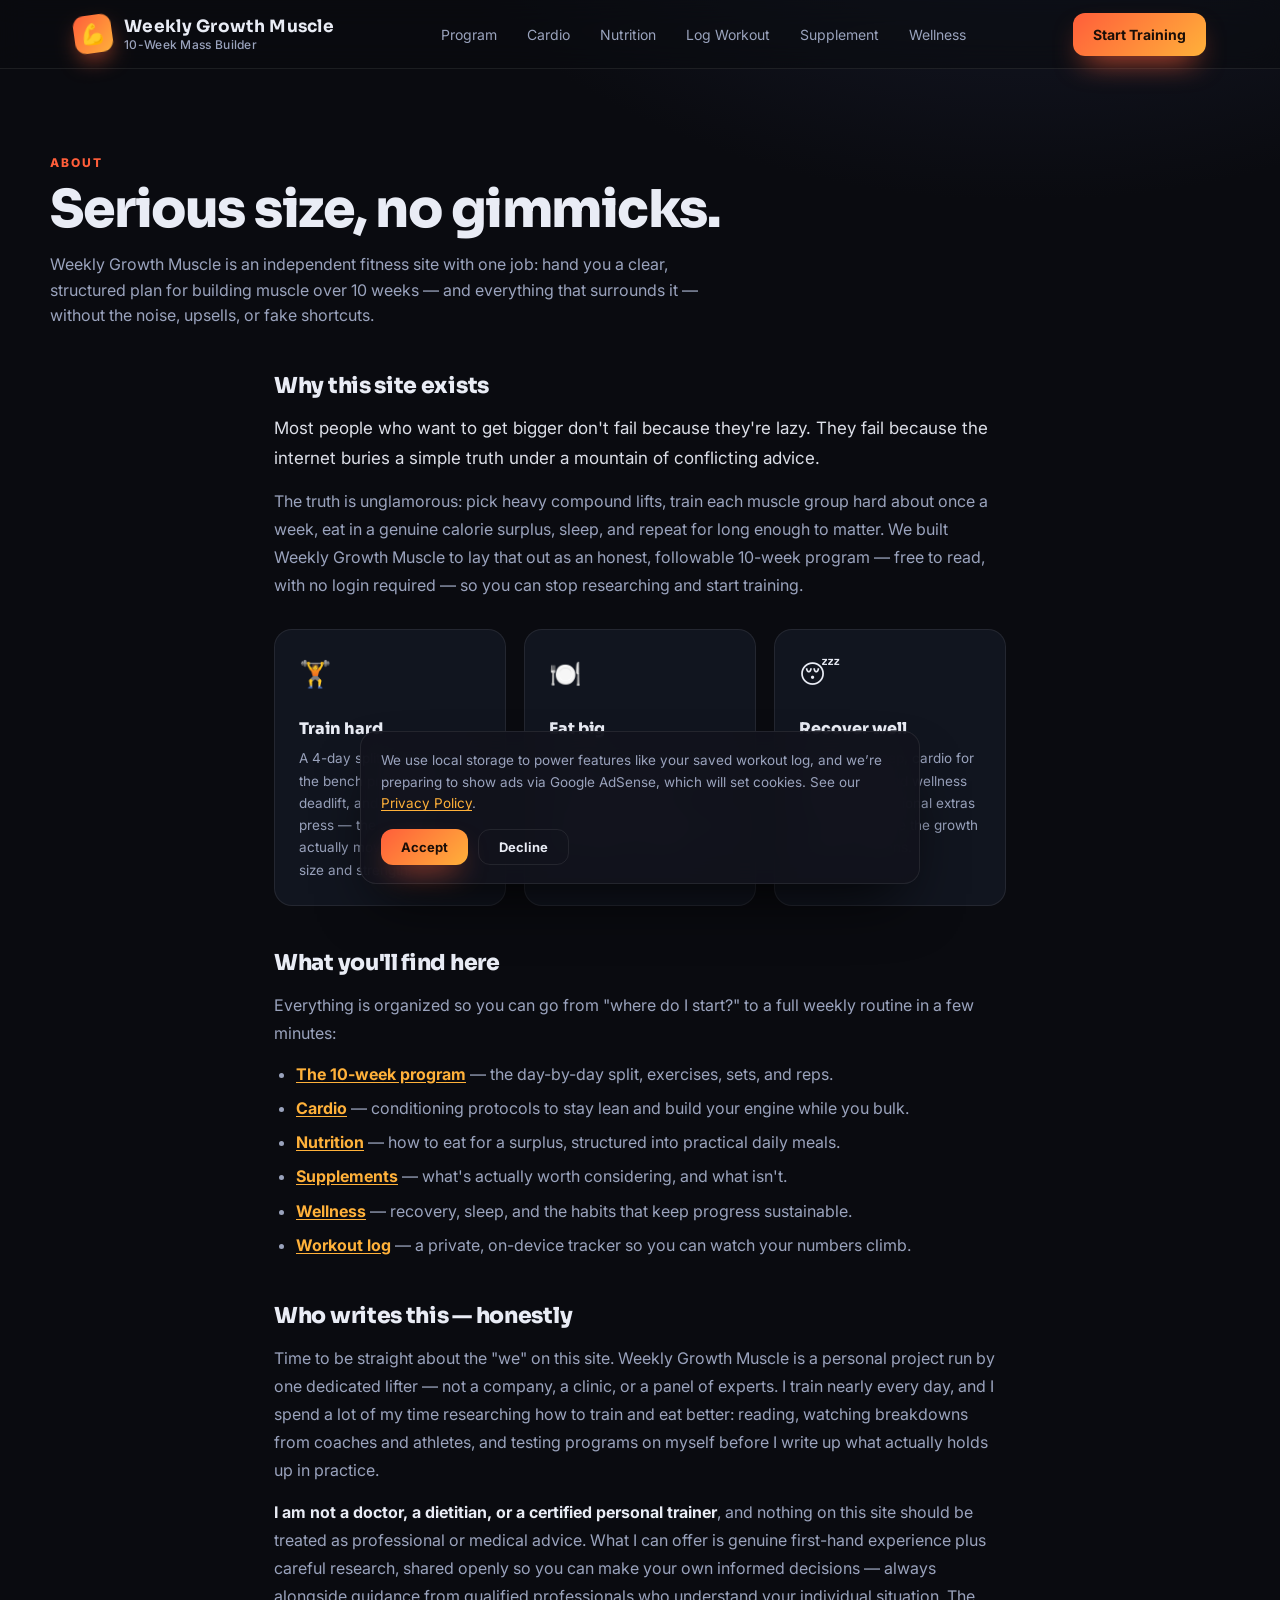
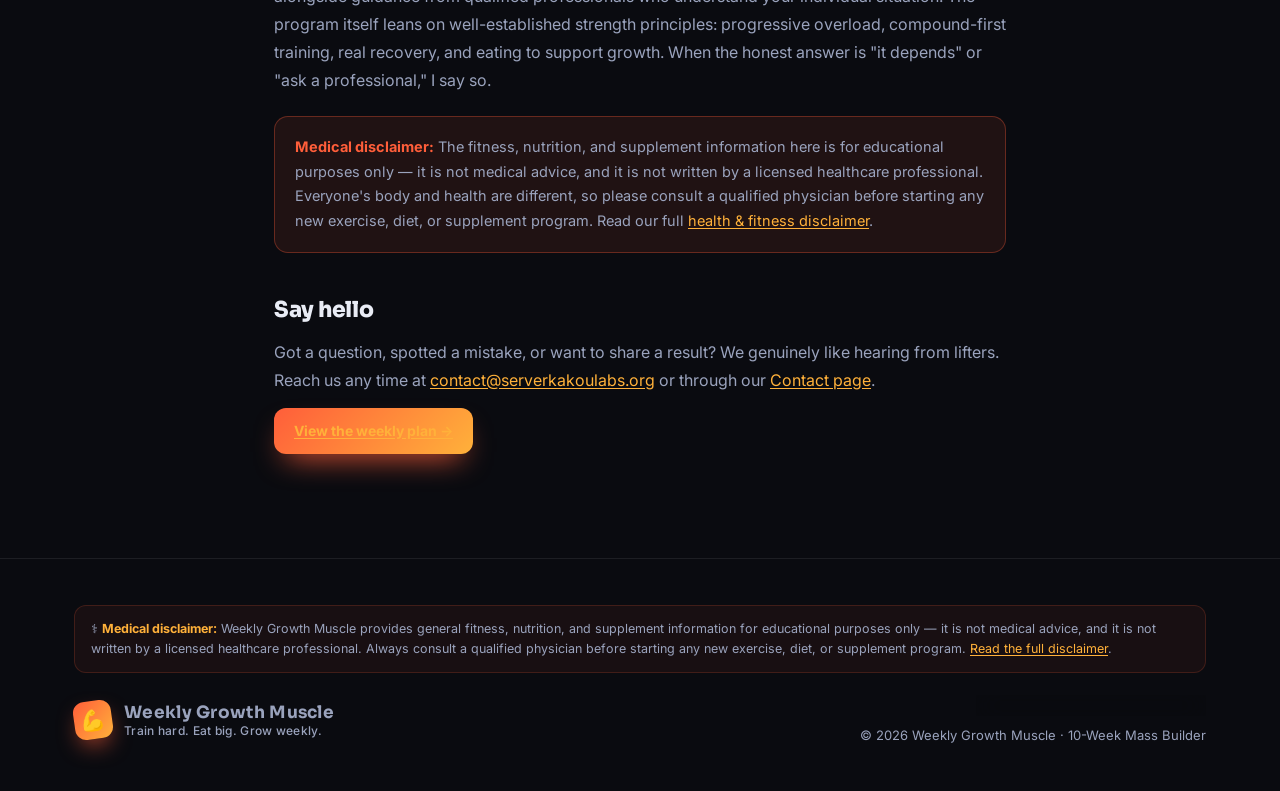
==== about.html @ 2e6a1053 "Initial commit: Weekly Growth Muscle static site 10-week hypertrophy program — static HTML/CSS/JS, n" ====
<!DOCTYPE html>
<html lang="en">
<head>
<meta charset="UTF-8" />
<meta name="viewport" content="width=device-width, initial-scale=1.0" />
<meta name="theme-color" content="#0a0b10" />
<link rel="apple-touch-icon" href="apple-touch-icon.png" />
<meta name="description" content="About Weekly Growth Muscle — an independent site sharing a structured 10-week, 4-day hypertrophy program built on heavy compound lifts, big eating, and real recovery." />
<meta name="robots" content="index, follow" />
<link rel="canonical" href="https://serverkakoulabs.org/about.html" />
<meta property="og:type" content="website" />
<meta property="og:url" content="https://serverkakoulabs.org/about.html" />
<meta property="og:title" content="About — Weekly Growth Muscle" />
<meta property="og:description" content="Who we are and why we built a free, structured 10-week muscle-building program." />
<meta property="og:image" content="https://serverkakoulabs.org/img/hero-banner.jpg" />
<meta name="twitter:card" content="summary_large_image" />
<meta name="twitter:image" content="https://serverkakoulabs.org/img/hero-banner.jpg" />
<title>About — Weekly Growth Muscle</title>
<link rel="stylesheet" href="assets/base.css" />
<link rel="stylesheet" href="assets/pages.css" />
<link rel="icon" href="data:image/svg+xml,%3Csvg xmlns='http://www.w3.org/2000/svg' viewBox='0 0 32 32'%3E%3Crect width='32' height='32' rx='7' fill='%23ff5e3a'/%3E%3Cg fill='%23fff'%3E%3Crect x='6' y='14.5' width='20' height='3' rx='1.5'/%3E%3Crect x='3.5' y='10.5' width='4.5' height='11' rx='1.6'/%3E%3Crect x='24' y='10.5' width='4.5' height='11' rx='1.6'/%3E%3C/g%3E%3C/svg%3E" />
<link rel="preconnect" href="https://fonts.googleapis.com" />
<link rel="preconnect" href="https://fonts.gstatic.com" crossorigin />
<link rel="stylesheet" href="https://fonts.googleapis.com/css2?family=Inter:wght@400;500;600;700;800&amp;family=Sora:wght@600;700;800&amp;display=swap" />
<link rel="stylesheet" href="assets/enhance.css" />
<noscript><style>.reveal{opacity:1!important;transform:none!important}</style></noscript>
</head>
<body>

<nav>
  <div class="wrap nav-in">
    <a class="logo" href="index.html">
      <div class="mark">💪</div>
      <div><b>Weekly Growth Muscle</b><span>10-Week Mass Builder</span></div>
    </a>
    <div class="nav-links" id="navLinks">
      <a href="index.html#about">Program</a>
      <a href="cardio.html">Cardio</a>
      <a href="nutrition.html">Nutrition</a>
      <a href="log.html">Log Workout</a>
      <a href="supplement.html">Supplement</a>
      <a href="wellness.html">Wellness</a>
    </div>
    <a class="btn" href="index.html#plan">Start Training</a>
    <button class="nav-toggle" type="button" aria-label="Toggle navigation menu" aria-expanded="false" aria-controls="navLinks">
      <svg class="menu" viewBox="0 0 24 24" fill="none" stroke="currentColor" stroke-width="2.2" stroke-linecap="round"><path d="M4 7h16M4 12h16M4 17h16"/></svg>
      <svg class="x" viewBox="0 0 24 24" fill="none" stroke="currentColor" stroke-width="2.2" stroke-linecap="round"><path d="M6 6l12 12M18 6L6 18"/></svg>
    </button>
  </div>
</nav>

<header class="wrap page-head reveal">
  <span class="eyebrow">About</span>
  <h1>Serious size, no gimmicks.</h1>
  <p class="sub">Weekly Growth Muscle is an independent fitness site with one job: hand you a clear, structured plan for building muscle over 10 weeks — and everything that surrounds it — without the noise, upsells, or fake shortcuts.</p>
</header>

<main class="prose">
  <h2>Why this site exists</h2>
  <p class="lead">Most people who want to get bigger don't fail because they're lazy. They fail because the internet buries a simple truth under a mountain of conflicting advice.</p>
  <p>The truth is unglamorous: pick heavy compound lifts, train each muscle group hard about once a week, eat in a genuine calorie surplus, sleep, and repeat for long enough to matter. We built Weekly Growth Muscle to lay that out as an honest, followable 10-week program — free to read, with no login required — so you can stop researching and start training.</p>

  <div class="about-grid">
    <div class="about-card reveal">
      <div class="ic">🏋️</div>
      <h3>Train hard</h3>
      <p>A 4-day split built around the bench press, squat, deadlift, and overhead press — the lifts that actually move the needle on size and strength.</p>
    </div>
    <div class="about-card reveal">
      <div class="ic">🍽️</div>
      <h3>Eat big</h3>
      <p>Muscle is built in the kitchen as much as the gym. We cover the surplus, the meals, and the supplements that support recovery.</p>
    </div>
    <div class="about-card reveal">
      <div class="ic">😴</div>
      <h3>Recover well</h3>
      <p>Rest days, sleep, cardio for conditioning, and wellness habits aren't optional extras — they're where the growth actually happens.</p>
    </div>
  </div>

  <h2>What you'll find here</h2>
  <p>Everything is organized so you can go from "where do I start?" to a full weekly routine in a few minutes:</p>
  <ul>
    <li><strong><a href="index.html#plan">The 10-week program</a></strong> — the day-by-day split, exercises, sets, and reps.</li>
    <li><strong><a href="cardio.html">Cardio</a></strong> — conditioning protocols to stay lean and build your engine while you bulk.</li>
    <li><strong><a href="nutrition.html">Nutrition</a></strong> — how to eat for a surplus, structured into practical daily meals.</li>
    <li><strong><a href="supplement.html">Supplements</a></strong> — what's actually worth considering, and what isn't.</li>
    <li><strong><a href="wellness.html">Wellness</a></strong> — recovery, sleep, and the habits that keep progress sustainable.</li>
    <li><strong><a href="log.html">Workout log</a></strong> — a private, on-device tracker so you can watch your numbers climb.</li>
  </ul>

  <h2>Who writes this — honestly</h2>
  <p>Time to be straight about the "we" on this site. Weekly Growth Muscle is a personal project run by one dedicated lifter — not a company, a clinic, or a panel of experts. I train nearly every day, and I spend a lot of my time researching how to train and eat better: reading, watching breakdowns from coaches and athletes, and testing programs on myself before I write up what actually holds up in practice.</p>
  <p><strong>I am not a doctor, a dietitian, or a certified personal trainer</strong>, and nothing on this site should be treated as professional or medical advice. What I can offer is genuine first-hand experience plus careful research, shared openly so you can make your own informed decisions — always alongside guidance from qualified professionals who understand your individual situation. The program itself leans on well-established strength principles: progressive overload, compound-first training, real recovery, and eating to support growth. When the honest answer is "it depends" or "ask a professional," I say so.</p>
  <div class="callout warn">
    <strong>Medical disclaimer:</strong> The fitness, nutrition, and supplement information here is for educational purposes only — it is not medical advice, and it is not written by a licensed healthcare professional. Everyone's body and health are different, so please consult a qualified physician before starting any new exercise, diet, or supplement program. Read our full <a href="terms.html#health">health &amp; fitness disclaimer</a>.
  </div>

  <h2>Say hello</h2>
  <p>Got a question, spotted a mistake, or want to share a result? We genuinely like hearing from lifters. Reach us any time at <a href="mailto:contact@serverkakoulabs.org">contact@serverkakoulabs.org</a> or through our <a href="contact.html">Contact page</a>.</p>
  <p><a class="btn" href="index.html#plan">View the weekly plan →</a></p>
</main>

<footer>
  <div class="wrap foot-in">
    <p class="foot-disclaimer"><span aria-hidden="true">⚕️</span> <strong>Medical disclaimer:</strong> Weekly Growth Muscle provides general fitness, nutrition, and supplement information for educational purposes only — it is not medical advice, and it is not written by a licensed healthcare professional. Always consult a qualified physician before starting any new exercise, diet, or supplement program. <a href="terms.html#health">Read the full disclaimer</a>.</p>
    <a class="logo" href="index.html"><div class="mark">💪</div><div><b>Weekly Growth Muscle</b><span>Train hard. Eat big. Grow weekly.</span></div></a>
    <div class="foot-right">
      <nav class="foot-links" aria-label="Legal and site info">
        <a href="privacy.html">Privacy</a>
        <a href="terms.html">Terms</a>
        <a href="about.html">About</a>
        <a href="contact.html">Contact</a>
      </nav>
      <div class="foot-copy">© 2026 Weekly Growth Muscle · 10-Week Mass Builder</div>
    </div>
  </div>
</footer>

<script>
const revealEls = document.querySelectorAll('.reveal');
if('IntersectionObserver' in window){
  const io = new IntersectionObserver(es=>es.forEach(e=>{if(e.isIntersecting)e.target.classList.add('in')}),{threshold:.12});
  revealEls.forEach(el=>io.observe(el));
}else{
  revealEls.forEach(el=>el.classList.add('in'));
}
</script>
<script src="assets/enhance.js" defer></script>
</body>
</html>
---- assets/base.css ----
/* ==========================================================================
   Weekly Growth Muscle — shared base layer (design tokens + page chrome)
   Loaded BEFORE each page's inline <style> so page-specific rules still win
   at equal specificity. assets/enhance.css loads LAST for the polish layer.

   Holds only what is identical on every page: the :root tokens, CSS reset,
   body, nav/logo/button, footer, and the reveal animation base. Anything that
   differs per page (section padding, .h2/.sub, components) stays inline.
   ========================================================================== */

:root{
  --bg:#0a0b10;
  --bg2:#11131c;
  --panel:rgba(22,25,38,.72);
  --panel2:rgba(30,34,52,.6);
  --line:rgba(255,255,255,.08);
  --txt:#e9ecf5;
  --mut:#9aa3bd;
  --accent:#ff5e3a;
  --accent2:#ffb13a;
  --grad:linear-gradient(135deg,#ff5e3a,#ffb13a);
  --shadow:0 30px 60px -20px rgba(0,0,0,.7);
}
*{box-sizing:border-box;margin:0;padding:0}
html{scroll-behavior:smooth}
body{
  font-family:'Inter',system-ui,-apple-system,'Segoe UI',sans-serif;
  background:radial-gradient(1200px 800px at 80% -10%,#1b1f33 0%,var(--bg) 55%),var(--bg);
  color:var(--txt);
  overflow-x:hidden;
  line-height:1.5;
}
a{color:inherit;text-decoration:none}
.wrap{max-width:1180px;margin:0 auto;padding:0 24px}

/* nav */
nav{
  position:sticky;top:0;z-index:50;
  -webkit-backdrop-filter:blur(14px);
  backdrop-filter:blur(14px);
  background:rgba(10,11,16,.55);
  border-bottom:1px solid var(--line);
}
.nav-in{display:flex;align-items:center;justify-content:space-between;height:68px}
.logo{display:flex;align-items:center;gap:12px;font-weight:800;letter-spacing:.3px}
.logo .mark{
  width:38px;height:38px;border-radius:11px;background:var(--grad);
  display:grid;place-items:center;font-size:20px;
  box-shadow:0 10px 24px -8px var(--accent);transform:rotate(-8deg);
}
.logo b{font-size:17px}.logo span{color:var(--mut);font-weight:500;font-size:12px;display:block;margin-top:-3px}
.nav-links{display:flex;gap:28px;font-size:14px;color:var(--mut)}
.nav-links a:hover{color:var(--txt)}
.nav-links a.active{color:var(--txt);font-weight:700}
.btn{
  display:inline-flex;align-items:center;gap:8px;
  padding:11px 20px;border-radius:12px;font-weight:700;font-size:14px;
  background:var(--grad);color:#1a0e08;cursor:pointer;border:none;font-family:inherit;
  box-shadow:0 14px 30px -12px var(--accent);transition:transform .2s,box-shadow .2s;
}
.btn:hover{transform:translateY(-2px);box-shadow:0 20px 40px -12px var(--accent)}
.btn.ghost{background:transparent;color:var(--txt);border:1px solid var(--line);box-shadow:none}
@media(max-width:760px){.nav-links{display:none}}

/* footer */
footer{padding:46px 0;border-top:1px solid var(--line);color:var(--mut);font-size:13px}
.foot-in{display:flex;justify-content:space-between;flex-wrap:wrap;gap:16px;align-items:center}
.foot-disclaimer{
  flex:0 0 100%;margin:0 0 6px;padding:13px 16px;border-radius:12px;
  background:rgba(255,94,58,.06);border:1px solid rgba(255,94,58,.18);
  color:var(--mut);font-size:12.5px;line-height:1.6;
}
.foot-disclaimer strong{color:var(--accent2)}
.foot-disclaimer a{color:var(--accent2);text-decoration:underline;text-underline-offset:2px}
.foot-disclaimer a:hover{color:var(--accent)}
.foot-right{display:flex;flex-direction:column;align-items:flex-end;gap:10px}
.foot-links{display:flex;flex-wrap:wrap;gap:6px 18px}
.foot-links a{color:var(--mut);font-weight:600;transition:color .2s}
.foot-links a:hover,.foot-links a:focus-visible{color:var(--txt)}
.foot-copy{color:var(--mut)}
@media(max-width:620px){
  .foot-in{justify-content:center;text-align:center}
  .foot-right{align-items:center}
  .foot-links a{display:inline-flex;align-items:center;min-height:44px;padding:0 8px}
  .foot-disclaimer a{display:inline-block;padding:4px 2px}
}

/* scroll reveal — starts hidden; JS adds .in.
   With JS disabled, the <noscript> block in each page neutralises this. */
.reveal{opacity:0;transform:translateY(28px);transition:.7s cubic-bezier(.2,.7,.2,1)}
.reveal.in{opacity:1;transform:none}
---- assets/pages.css ----
/* ==========================================================================
   Weekly Growth Muscle — content pages (Privacy, Terms, About, Contact)
   Shared styling for the long-form legal / info pages. Linked ONLY on those
   four pages, after base.css and before enhance.css (the polish layer).
   Custom properties (--font-head, --ring) come from enhance.css :root and
   resolve at use-time regardless of stylesheet order.
   ========================================================================== */

/* ---- page header ---------------------------------------------------------- */
.page-head{padding:80px 0 12px}
.page-head .eyebrow{color:var(--accent);font-weight:800;letter-spacing:2px;font-size:12px;text-transform:uppercase}
.page-head h1{font-family:var(--font-head);font-size:clamp(30px,5vw,52px);font-weight:900;letter-spacing:-1.5px;margin-top:10px;line-height:1.02}
.page-head .sub{color:var(--mut);max-width:660px;margin-top:16px;font-size:16px;line-height:1.6}
.page-head .updated{margin-top:16px;font-size:13px;color:var(--mut);opacity:.85}

/* ---- readable long-form column -------------------------------------------- */
.prose{max-width:780px;margin:0 auto;padding:14px 24px 90px}
.prose h2{font-family:var(--font-head);font-size:22px;font-weight:800;letter-spacing:-.3px;margin:40px 0 12px;scroll-margin-top:88px}
.prose h2:first-of-type{margin-top:14px}
.prose h3{font-size:16px;font-weight:800;margin:24px 0 8px;color:var(--txt)}
.prose p{color:var(--mut);margin:0 0 14px;line-height:1.75}
.prose ul,.prose ol{color:var(--mut);margin:0 0 16px;padding-left:22px;line-height:1.7}
.prose li{margin:7px 0}
.prose a{color:var(--accent2);text-decoration:underline;text-underline-offset:2px}
.prose a:hover{color:var(--accent)}
.prose strong{color:var(--txt)}
.prose .lead{font-size:17px;color:var(--txt);opacity:.94}

/* ---- callout / disclaimer box --------------------------------------------- */
.callout{
  margin:22px 0;padding:18px 20px;border-radius:14px;
  background:rgba(255,177,58,.08);border:1px solid rgba(255,177,58,.28);
  color:var(--mut);font-size:14.5px;line-height:1.7;
}
.callout strong{color:var(--accent2)}
.callout.warn{background:rgba(255,94,58,.09);border-color:rgba(255,94,58,.32)}
.callout.warn strong{color:var(--accent)}

/* ---- in-page table of contents -------------------------------------------- */
.toc{display:flex;flex-wrap:wrap;gap:8px;margin:22px 0 4px}
.toc a{
  font-size:12.5px;font-weight:700;color:var(--mut);text-decoration:none;
  padding:7px 13px;border-radius:999px;border:1px solid var(--line);
  background:var(--panel2);transition:color .2s,border-color .2s;
}
.toc a:hover{color:var(--txt);border-color:rgba(255,94,58,.4)}

/* ---- About page ----------------------------------------------------------- */
.about-grid{display:grid;grid-template-columns:repeat(3,1fr);gap:18px;margin:30px 0}
@media(max-width:760px){.about-grid{grid-template-columns:1fr}}
.about-card{background:var(--panel);border:1px solid var(--line);border-radius:18px;padding:24px;transition:transform .25s,border-color .25s}
.about-card:hover{transform:translateY(-5px);border-color:rgba(255,94,58,.4)}
.about-card .ic{font-size:26px;margin-bottom:10px}
.about-card h3{font-size:16px;font-weight:800;margin-bottom:6px}
.about-card p{color:var(--mut);font-size:13.5px;line-height:1.65;margin:0}

/* ---- Contact page --------------------------------------------------------- */
.contact-grid{display:grid;grid-template-columns:1fr 1fr;gap:26px;margin-top:8px;align-items:start}
@media(max-width:820px){.contact-grid{grid-template-columns:1fr}}
.contact-card{background:var(--panel);border:1px solid var(--line);border-radius:20px;padding:28px;box-shadow:var(--shadow)}
.contact-card h2{font-family:var(--font-head);font-size:20px;font-weight:800;margin:0 0 6px}
.contact-card>p{color:var(--mut);font-size:14px;line-height:1.65;margin:0}
.email-badge{
  display:inline-flex;align-items:center;gap:12px;margin-top:16px;
  font-weight:800;font-size:17px;color:var(--txt);text-decoration:none;
  padding:12px 16px;border-radius:12px;background:var(--panel2);border:1px solid var(--line);
  word-break:break-all;transition:border-color .2s}
.email-badge:hover{border-color:rgba(255,94,58,.5)}
.email-badge .ic{
  width:36px;height:36px;flex:none;border-radius:9px;background:var(--grad);
  display:grid;place-items:center;font-size:18px;color:#1a0e08}
.contact-list{list-style:none;padding:0;margin:20px 0 0}
.contact-list li{display:flex;gap:12px;align-items:flex-start;color:var(--mut);font-size:14px;margin:14px 0;line-height:1.6}
.contact-list .ic{flex:none;font-size:18px;margin-top:1px}
.contact-list strong{color:var(--txt);font-weight:700}

/* form */
.field{margin-top:16px}
.field label{display:block;font-size:13px;font-weight:700;margin-bottom:6px;color:var(--txt)}
.field input,.field textarea{
  width:100%;font-family:inherit;font-size:14.5px;color:var(--txt);
  background:var(--panel2);border:1px solid var(--line);border-radius:12px;padding:12px 14px;
  transition:border-color .2s,box-shadow .2s}
.field input:focus,.field textarea:focus{outline:none;border-color:rgba(255,94,58,.55);box-shadow:var(--ring)}
.field textarea{min-height:130px;resize:vertical}
.form-note{margin-top:14px;font-size:12.5px;color:var(--mut);line-height:1.6}
.form-msg{margin-top:12px;font-size:13px;font-weight:700;color:var(--accent2);min-height:1em}
.contact-card form .btn{margin-top:18px}
---- assets/enhance.css ----
/* ==========================================================================
   Weekly Growth Muscle — shared UX/visual enhancement layer
   Loaded AFTER each page's inline <style> so these rules win at equal
   specificity. Pure progressive enhancement: brand + structure unchanged.
   ========================================================================== */

/* Fonts load via <link> in each page's <head> (faster, parallel fetch). */

:root{
  --font-body:'Inter',system-ui,-apple-system,'Segoe UI',sans-serif;
  --font-head:'Sora','Inter',system-ui,sans-serif;
  /* offset focus ring: dark gap + amber halo, readable on any surface */
  --ring:0 0 0 2px var(--bg), 0 0 0 5px rgba(255,177,58,.7);
  --ease:cubic-bezier(.2,.7,.2,1);
}

/* ---- Typography: real display + body faces --------------------------------- */
body{font-family:var(--font-body)}
h1,h2,h3,h4,.h2,.h3,.logo b,.banner h2,.stat .v,.day-head h3,.rest-card h3{
  font-family:var(--font-head);
}

/* ---- Selection + scrollbar polish ----------------------------------------- */
::selection{background:rgba(255,94,58,.32);color:#fff}
html{scrollbar-color:var(--accent) transparent}
::-webkit-scrollbar{width:12px;height:12px}
::-webkit-scrollbar-thumb{
  background:linear-gradient(var(--accent),var(--accent2));
  border-radius:20px;border:3px solid var(--bg);
}
::-webkit-scrollbar-track{background:transparent}

/* ---- Accessibility: consistent, visible focus ----------------------------- */
a:focus-visible,button:focus-visible,.btn:focus-visible,
[tabindex]:focus-visible,.daytab:focus-visible,.gmore:focus-visible,.more:focus-visible{
  outline:none;
  box-shadow:var(--ring);
}
/* keep the existing nicer outline on workout tabs, just tidy the offset */
.tab:focus-visible{outline:3px solid rgba(255,177,58,.85);outline-offset:2px;box-shadow:none}

/* ---- Buttons: press feedback + light sweep -------------------------------- */
.btn{position:relative;overflow:hidden;isolation:isolate;
  transition:transform .18s var(--ease),box-shadow .2s var(--ease)}
.btn:active{transform:translateY(0) scale(.96)}
.btn::after{
  content:"";position:absolute;inset:0;z-index:-1;
  background:linear-gradient(120deg,transparent 30%,rgba(255,255,255,.45) 50%,transparent 70%);
  transform:translateX(-130%);transition:transform .6s var(--ease);
}
.btn:hover::after{transform:translateX(130%)}

/* ---- Nav: animated underline + active state ------------------------------- */
.nav-links a{position:relative;padding:6px 1px}
.nav-links a::after{
  content:"";position:absolute;left:0;right:100%;bottom:-3px;height:2px;
  border-radius:2px;background:var(--grad);transition:right .25s var(--ease);
}
.nav-links a:hover::after,.nav-links a.active::after{right:0}

/* ---- Cards: subtle gradient ring on hover (index + cardio) ---------------- */
.card{position:relative}
.card::before{
  content:"";position:absolute;inset:0;border-radius:inherit;padding:1px;z-index:4;
  pointer-events:none;opacity:0;transition:opacity .3s ease;
  background:linear-gradient(135deg,rgba(255,94,58,.75),rgba(255,177,58,.75));
  -webkit-mask:linear-gradient(#000 0 0) content-box,linear-gradient(#000 0 0);
  -webkit-mask-composite:xor;mask-composite:exclude;
}
.card:hover::before{opacity:1}

/* ---- Grid entrance: gentle staggered fade (opacity-only, hover-safe) ------- */
@media (prefers-reduced-motion:no-preference){
  @keyframes wgmFadeIn{from{opacity:0}to{opacity:1}}
  .ex-grid>.card,.meal-grid>.meal,.sup-grid>.sup,.grocery-grid>.gcard,
  .info-grid>.info,.target-grid>.stat,.ex-row>.stat{
    opacity:0;animation:wgmFadeIn .5s ease forwards;
  }
  .ex-grid>.card:nth-child(1),.meal-grid>.meal:nth-child(1),.sup-grid>.sup:nth-child(1),
  .grocery-grid>.gcard:nth-child(1),.info-grid>.info:nth-child(1),
  .target-grid>.stat:nth-child(1),.ex-row>.stat:nth-child(1){animation-delay:.04s}
  .ex-grid>.card:nth-child(2),.meal-grid>.meal:nth-child(2),.sup-grid>.sup:nth-child(2),
  .grocery-grid>.gcard:nth-child(2),.info-grid>.info:nth-child(2),
  .target-grid>.stat:nth-child(2),.ex-row>.stat:nth-child(2){animation-delay:.10s}
  .ex-grid>.card:nth-child(3),.meal-grid>.meal:nth-child(3),.sup-grid>.sup:nth-child(3),
  .grocery-grid>.gcard:nth-child(3),.info-grid>.info:nth-child(3),
  .target-grid>.stat:nth-child(3),.ex-row>.stat:nth-child(3){animation-delay:.16s}
  .ex-grid>.card:nth-child(4),.meal-grid>.meal:nth-child(4),.sup-grid>.sup:nth-child(4),
  .grocery-grid>.gcard:nth-child(4),.info-grid>.info:nth-child(4),
  .target-grid>.stat:nth-child(4),.ex-row>.stat:nth-child(4){animation-delay:.22s}
  .ex-grid>.card:nth-child(5),.meal-grid>.meal:nth-child(5),.sup-grid>.sup:nth-child(5),
  .target-grid>.stat:nth-child(5){animation-delay:.28s}
  .ex-grid>.card:nth-child(n+6),.meal-grid>.meal:nth-child(n+6),
  .sup-grid>.sup:nth-child(n+6){animation-delay:.34s}
}

/* --- Navigation Toggle & Mobile Menu Fix --- */
.nav-toggle {
  display: none;
  background: transparent;
  border: none;
  color: var(--txt);
  cursor: pointer;
  padding: 8px;
}
.nav-toggle svg { width: 28px; height: 28px; }
.nav-toggle .x { display: none; }
.nav-toggle[aria-expanded="true"] .menu { display: none; }
.nav-toggle[aria-expanded="true"] .x { display: block; }

@media(max-width: 760px) {
  .nav-toggle { display: block; margin-left: auto; }
  /* keep the phone header from overflowing: hide the redundant CTA, shrink the logo */
  nav .nav-in > .btn { display: none; }
  .logo b { font-size: 15px; }
  .logo span { font-size: 11px; }
  .logo .mark { width: 34px; height: 34px; }
  .nav-links {
    display: none;
    position: absolute;
    top: 68px; /* Aligns right beneath the nav bar */
    left: 0;
    width: 100%;
    background: rgba(10, 11, 16, 0.95);
    -webkit-backdrop-filter: blur(14px);
    backdrop-filter: blur(14px);
    border-bottom: 1px solid var(--line);
    flex-direction: column;
    padding: 24px;
    gap: 20px;
    box-shadow: var(--shadow);
  }
  .nav-links.open { display: flex; }
  .nav-links a::after { display: none; }
}

/* ---- Trust / author note (top of YMYL content pages) ---------------------- */
.trust-note{
  display:flex;gap:12px;align-items:flex-start;
  margin:14px 0 0;padding:14px 18px;border-radius:14px;
  background:rgba(255,177,58,.08);border:1px solid rgba(255,177,58,.28);
  font-size:13.5px;line-height:1.6;color:var(--mut);
}
.trust-note .ic{flex:none;font-size:19px;line-height:1.5}
.trust-note strong{color:var(--txt)}
.trust-note a{color:var(--accent2);font-weight:700;text-decoration:underline;text-underline-offset:2px}
.trust-note a:hover{color:var(--accent)}

/* ---- Cookie consent banner (injected by enhance.js) ----------------------- */
.wgm-cookie{
  position:fixed;left:16px;right:16px;bottom:16px;z-index:200;
  max-width:560px;margin:0 auto;
  background:rgba(17,19,28,.94);-webkit-backdrop-filter:blur(14px);backdrop-filter:blur(14px);
  border:1px solid var(--line);border-radius:16px;
  box-shadow:0 30px 60px -20px rgba(0,0,0,.85);
  padding:18px 20px;color:var(--txt);
  transform:translateY(160%);transition:transform .5s var(--ease);
}
.wgm-cookie.show{transform:none}
.wgm-cookie p{margin:0 0 14px;font-size:13.5px;line-height:1.6;color:var(--mut)}
.wgm-cookie a{color:var(--accent2);text-decoration:underline;text-underline-offset:2px}
.wgm-cookie a:hover{color:var(--accent)}
.wgm-cookie .row{display:flex;gap:10px;flex-wrap:wrap}
.wgm-cookie .btn{padding:9px 20px;font-size:13px}
.wgm-cookie .decline{
  padding:9px 20px;font-size:13px;border-radius:12px;font-weight:700;font-family:inherit;cursor:pointer;
  background:transparent;color:var(--txt);border:1px solid var(--line);
  transition:border-color .2s,transform .18s var(--ease);
}
.wgm-cookie .decline:hover{border-color:rgba(255,255,255,.28)}
.wgm-cookie .decline:active{transform:scale(.96)}
@media(max-width:480px){.wgm-cookie .row .btn,.wgm-cookie .row .decline{flex:1}}
@media(prefers-reduced-motion:reduce){.wgm-cookie{transition:none;transform:none}}

/* ---- Respect reduced-motion globally (CRITICAL a11y) ---------------------- */
@media (prefers-reduced-motion:reduce){
  *,*::before,*::after{
    animation-duration:.001ms!important;animation-iteration-count:1!important;
    transition-duration:.001ms!important;scroll-behavior:auto!important;
  }
  .reveal{opacity:1!important;transform:none!important}
}
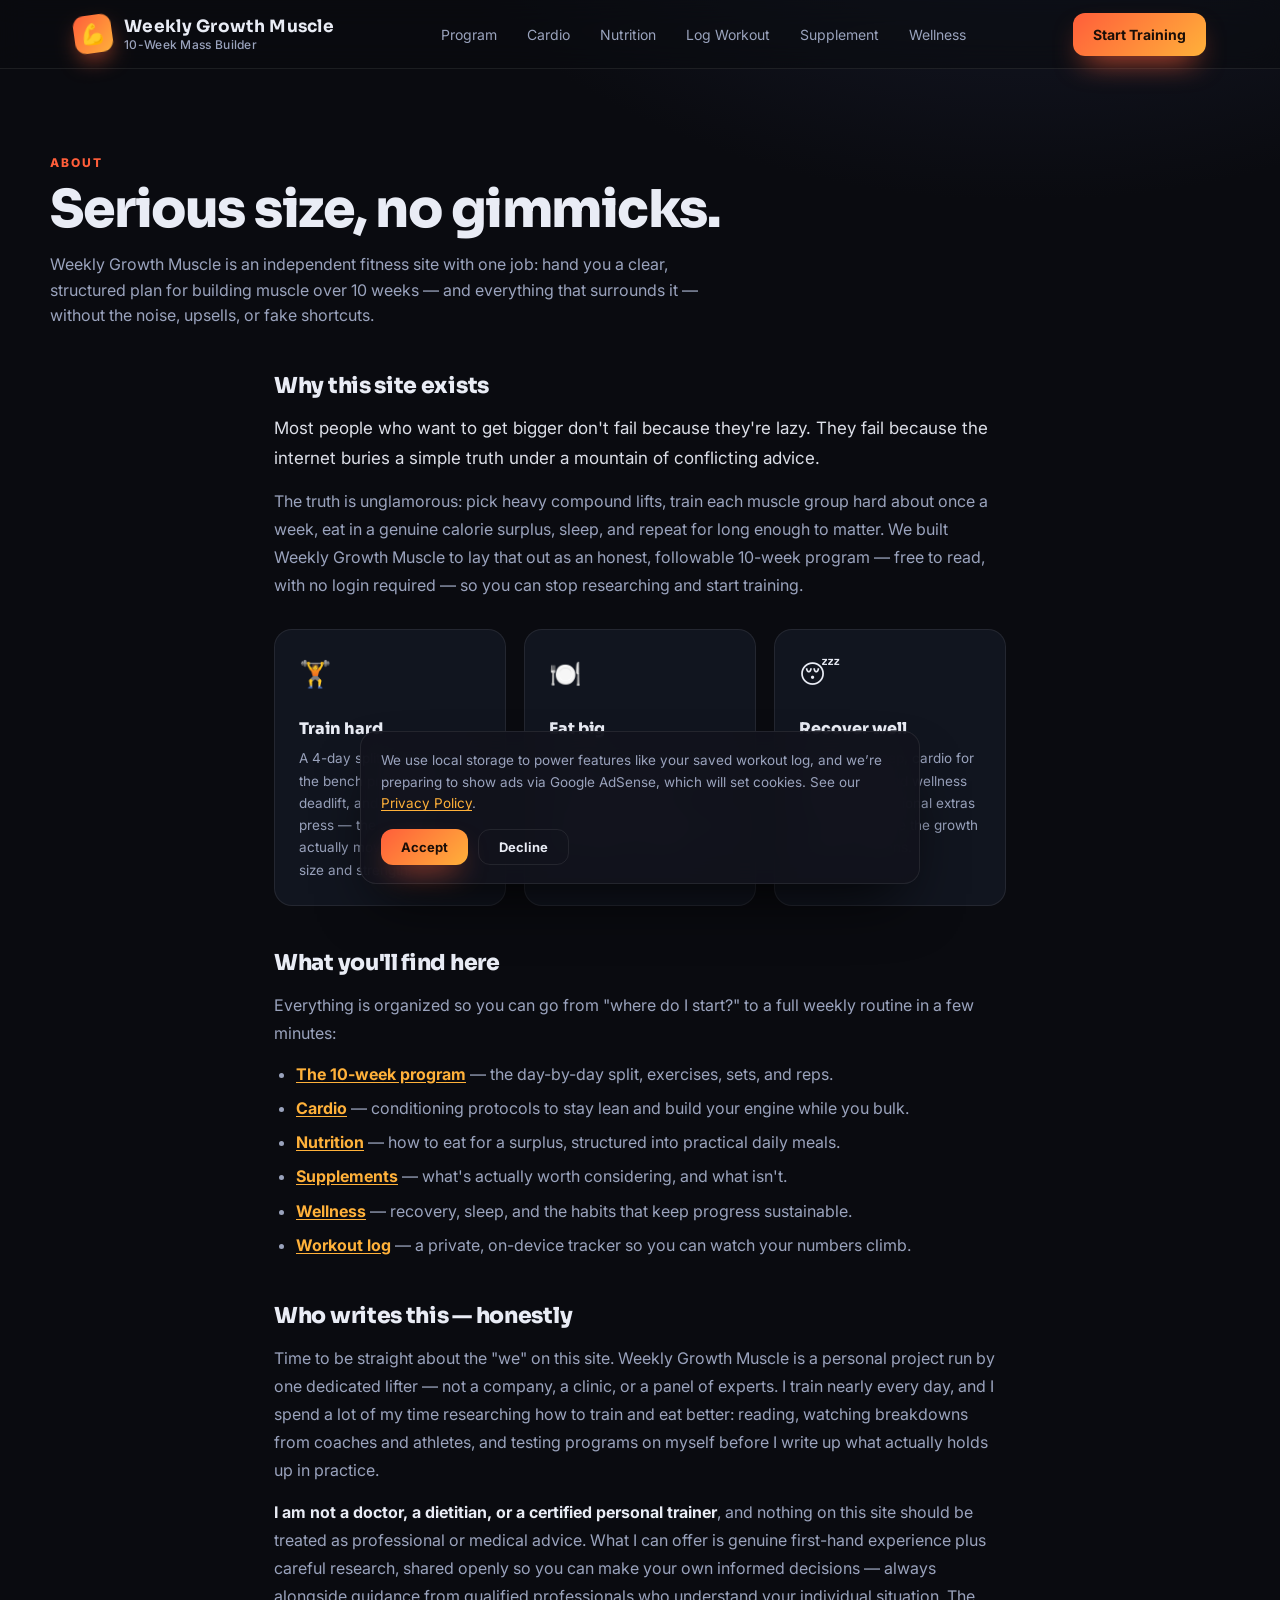
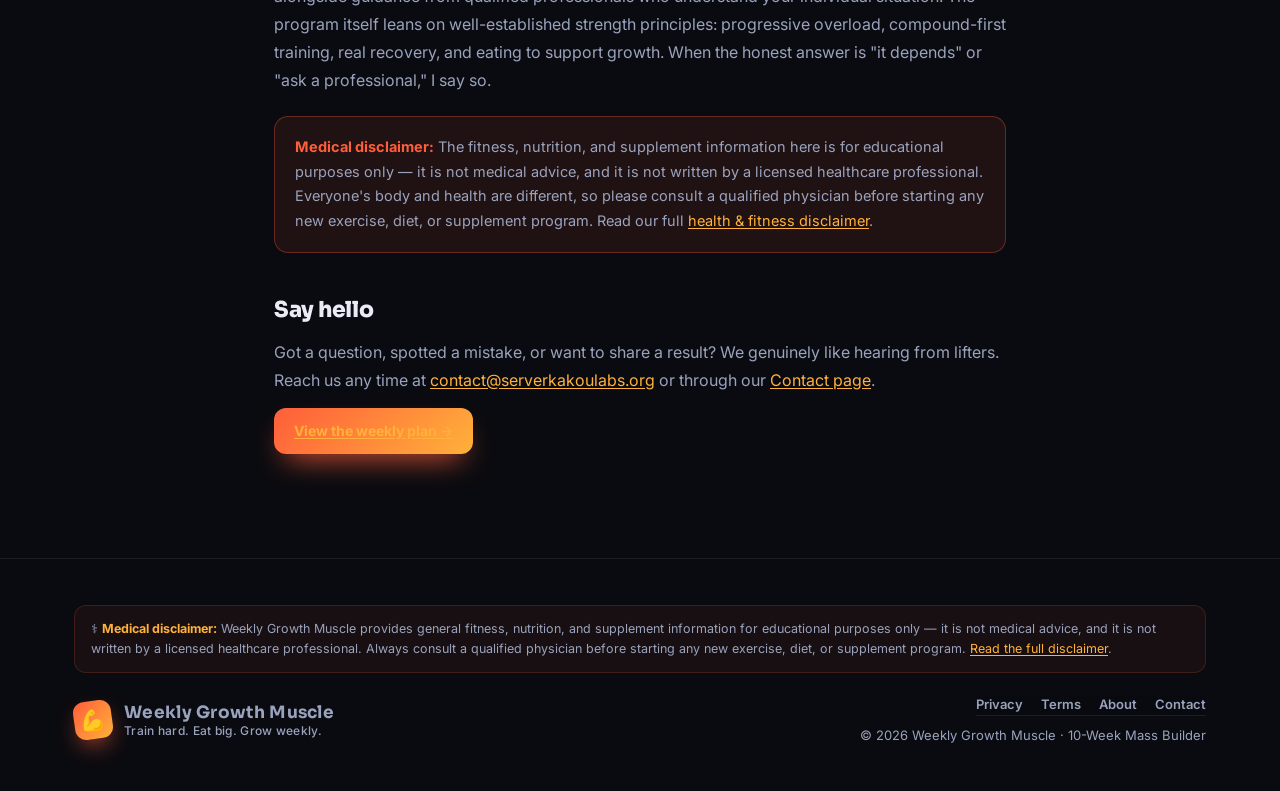
==== commit 720daa1d: "Enable Google AdSense; move site to wgmuscle subdomain" ====
--- a/about.html
+++ b/about.html
@@ -2,19 +2,21 @@
 <html lang="en">
 <head>
 <meta charset="UTF-8" />
+<script async src="https://pagead2.googlesyndication.com/pagead/js/adsbygoogle.js?client=ca-pub-7652735657118192"
+     crossorigin="anonymous"></script>
 <meta name="viewport" content="width=device-width, initial-scale=1.0" />
 <meta name="theme-color" content="#0a0b10" />
 <link rel="apple-touch-icon" href="apple-touch-icon.png" />
 <meta name="description" content="About Weekly Growth Muscle — an independent site sharing a structured 10-week, 4-day hypertrophy program built on heavy compound lifts, big eating, and real recovery." />
 <meta name="robots" content="index, follow" />
-<link rel="canonical" href="https://serverkakoulabs.org/about.html" />
+<link rel="canonical" href="https://wgmuscle.serverkakoulabs.org/about.html" />
 <meta property="og:type" content="website" />
-<meta property="og:url" content="https://serverkakoulabs.org/about.html" />
+<meta property="og:url" content="https://wgmuscle.serverkakoulabs.org/about.html" />
 <meta property="og:title" content="About — Weekly Growth Muscle" />
 <meta property="og:description" content="Who we are and why we built a free, structured 10-week muscle-building program." />
-<meta property="og:image" content="https://serverkakoulabs.org/img/hero-banner.jpg" />
+<meta property="og:image" content="https://wgmuscle.serverkakoulabs.org/img/hero-banner.jpg" />
 <meta name="twitter:card" content="summary_large_image" />
-<meta name="twitter:image" content="https://serverkakoulabs.org/img/hero-banner.jpg" />
+<meta name="twitter:image" content="https://wgmuscle.serverkakoulabs.org/img/hero-banner.jpg" />
 <title>About — Weekly Growth Muscle</title>
 <link rel="stylesheet" href="assets/base.css" />
 <link rel="stylesheet" href="assets/pages.css" />
